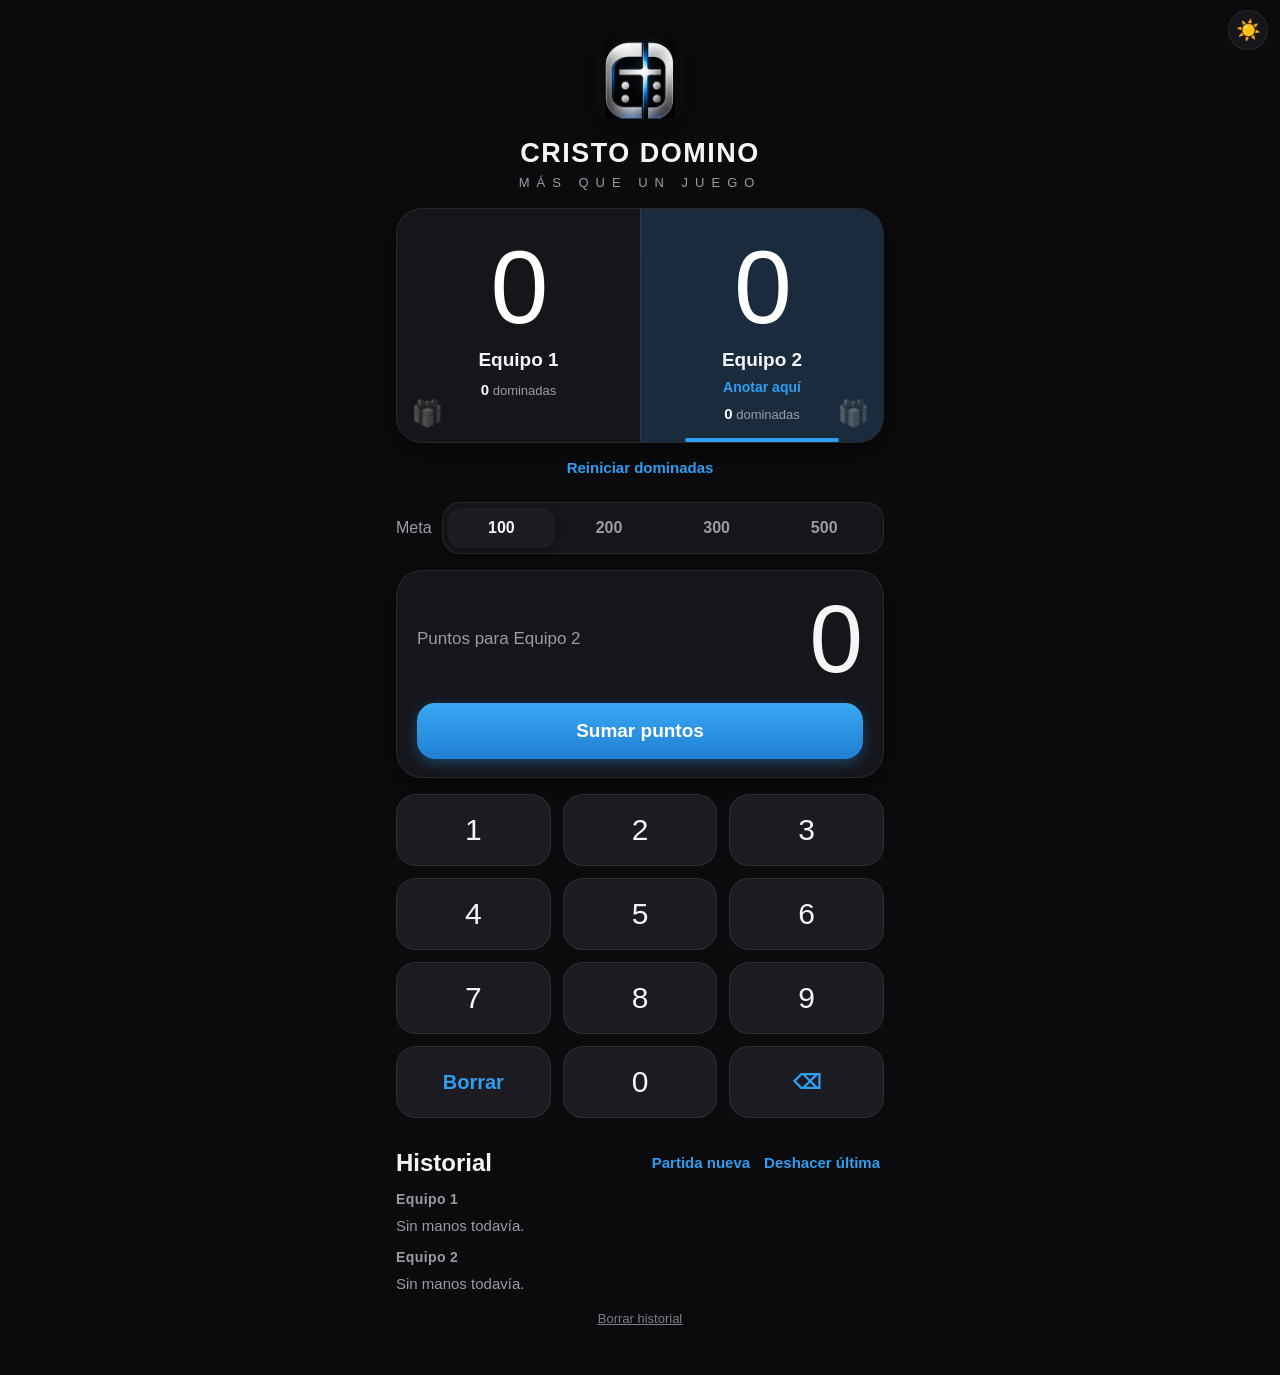
==== index.html @ 92c5d1d3 "Cristo Domino PWA v1" ====
<!DOCTYPE html>
<html lang="es">
<head>
<meta charset="UTF-8">
<meta name="viewport" content="width=device-width, initial-scale=1, viewport-fit=cover">
<meta name="theme-color" content="#0b0b0e">
<meta name="description" content="Cristo Domino — anotador de dominó. Más que un juego.">
<title>Cristo Domino — Anotador de dominó</title>
<link rel="manifest" href="manifest.json">
<link rel="icon" type="image/png" sizes="32x32" href="icons/favicon-32.png">
<link rel="icon" href="icons/favicon.ico">
<link rel="apple-touch-icon" href="icons/apple-touch-icon.png">
<link rel="stylesheet" href="styles.css">
</head>
<body>

<button id="themeToggle" class="theme-toggle" aria-label="Cambiar modo claro u oscuro">☀️</button>

<header class="header">
  <img class="logo" src="icons/icon-192.png" alt="Símbolo de Cristo Domino">
  <h1>CRISTO DOMINO</h1>
  <p class="motto">MÁS QUE UN JUEGO</p>
</header>

<main class="wrap">

  <!-- Cuadros de puntaje -->
  <section class="scores" aria-label="Puntajes">
    <div class="score-card" data-team="0" id="card0">
      <div class="score-num" id="num0" title="Toca para cambiar el color">0</div>
      <div class="score-name" id="name0" title="Toca para editar el nombre">Equipo 1</div>
      <div class="target-hint">Anotar aquí</div>
      <div class="dominadas"><span id="dom0">0</span> dominadas</div>
      <div class="team-indicator"></div>
      <button class="gift locked" id="gift0" data-team="0" aria-label="Pullas del Equipo 1">🎁</button>
    </div>
    <div class="score-card" data-team="1" id="card1">
      <div class="score-num" id="num1" title="Toca para cambiar el color">0</div>
      <div class="score-name" id="name1" title="Toca para editar el nombre">Equipo 2</div>
      <div class="target-hint">Anotar aquí</div>
      <div class="dominadas"><span id="dom1">0</span> dominadas</div>
      <div class="team-indicator"></div>
      <button class="gift locked" id="gift1" data-team="1" aria-label="Pullas del Equipo 2">🎁</button>
    </div>
  </section>
  <button id="resetDomBtn" class="link-btn center">Reiniciar dominadas</button>

  <!-- Selector de meta -->
  <section class="meta-row" aria-label="Meta de puntos">
    <span class="meta-label">Meta</span>
    <div class="meta-seg" id="metaSeg" role="group" aria-label="Elegir meta">
      <button data-meta="100">100</button>
      <button data-meta="200">200</button>
      <button data-meta="300">300</button>
      <button data-meta="500">500</button>
    </div>
  </section>

  <!-- Panel de puntos -->
  <section class="panel" aria-label="Anotar puntos">
    <div class="panel-top">
      <span class="panel-title" id="panelTitle">Puntos para Equipo 2</span>
      <span class="entry" id="entryDisplay">0</span>
    </div>
    <button class="sum-btn" id="sumBtn">Sumar puntos</button>
  </section>

  <!-- Teclado -->
  <section class="keypad" aria-label="Teclado numérico">
    <button data-key="1">1</button>
    <button data-key="2">2</button>
    <button data-key="3">3</button>
    <button data-key="4">4</button>
    <button data-key="5">5</button>
    <button data-key="6">6</button>
    <button data-key="7">7</button>
    <button data-key="8">8</button>
    <button data-key="9">9</button>
    <button data-key="clear" class="accent-text">Borrar</button>
    <button data-key="0">0</button>
    <button data-key="back" class="accent-text" aria-label="Borrar un dígito">⌫</button>
  </section>

  <!-- Historial -->
  <section class="history" aria-label="Historial">
    <div class="history-head">
      <h2>Historial</h2>
      <div class="history-actions">
        <button id="newGameBtn" class="link-btn">Partida nueva</button>
        <button id="undoBtn" class="link-btn">Deshacer última</button>
      </div>
    </div>
    <div id="historyBody"></div>
    <button id="clearHistoryBtn" class="discreet">Borrar historial</button>
  </section>

</main>

<!-- Modal de pullas -->
<div class="modal-backdrop" id="pullaBackdrop" hidden>
  <div class="pulla-sheet" role="dialog" aria-modal="true" aria-labelledby="pullaTitle">
    <button class="sheet-close" id="pullaClose" aria-label="Cerrar">✕</button>
    <h3 id="pullaTitle">Pullas</h3>
    <div id="pullaGroups"></div>
  </div>
</div>

<!-- Aviso de ganador -->
<div class="modal-backdrop" id="winnerBackdrop" hidden>
  <div class="winner-card" role="alertdialog" aria-modal="true">
    <div class="winner-emoji">🏆</div>
    <h3 id="winnerTitle">¡Equipo 2 ganó la partida!</h3>
    <p id="winnerSub"></p>
    <p id="winnerUnlock" class="winner-unlock" hidden>¡Pullas épicas desbloqueadas! 🎆</p>
    <button class="sum-btn" id="winnerOk">Aceptar</button>
  </div>
</div>

<div class="toast" id="toast" role="status"></div>
<canvas id="confetti" aria-hidden="true"></canvas>

<script src="app.js"></script>
</body>
</html>
---- styles.css ----
/* Cristo Domino — estilos. Sin dependencias externas. */

:root{
  --bg:#0b0b0e;
  --card:#15151a;
  --card2:#1c1c22;
  --border:rgba(255,255,255,.08);
  --text:#f5f5f7;
  --muted:#9b9ba4;
  --accent:#2f9df0;
  --accent-strong:#1f7fd0;
  --sel-tint:rgba(47,157,240,.16);
  --key-bg:#1b1b21;
  --shadow:0 8px 24px rgba(0,0,0,.45);
  --sheet-bg:#17171c;
}

body.light{
  --bg:#f1f2f4;
  --card:#ffffff;
  --card2:#e9ebee;
  --border:rgba(0,0,0,.09);
  --text:#141417;
  --muted:#6b6b74;
  --sel-tint:rgba(47,157,240,.12);
  --key-bg:#e7e9ec;
  --shadow:0 8px 24px rgba(0,0,0,.12);
  --sheet-bg:#ffffff;
}

*{box-sizing:border-box;-webkit-tap-highlight-color:transparent;}

html,body{margin:0;padding:0;}

body{
  background:var(--bg);
  color:var(--text);
  font-family:-apple-system,BlinkMacSystemFont,"Segoe UI",Roboto,"Helvetica Neue",Arial,sans-serif;
  min-height:100dvh;
  transition:background .25s,color .25s;
}

body.modal-open{overflow:hidden;}

.wrap{
  max-width:520px;
  margin:0 auto;
  padding:0 16px 48px;
}

/* ---------- Botón de tema ---------- */
.theme-toggle{
  position:fixed;
  top:calc(10px + env(safe-area-inset-top));
  right:12px;
  z-index:60;
  width:40px;height:40px;
  border-radius:50%;
  border:1px solid var(--border);
  background:var(--card);
  font-size:20px;
  cursor:pointer;
  display:flex;align-items:center;justify-content:center;
}

/* ---------- Encabezado ---------- */
.header{
  text-align:center;
  padding:34px 16px 18px;
}
.header .logo{
  width:76px;height:76px;
  border-radius:18px;
  box-shadow:var(--shadow);
}
.header h1{
  margin:12px 0 6px;
  font-size:27px;
  letter-spacing:1.5px;
  font-weight:800;
}
.header .motto{
  margin:0;
  color:var(--muted);
  font-size:13px;
  letter-spacing:7px;
  font-weight:500;
}

/* ---------- Cuadros de puntaje ---------- */
.scores{
  display:flex;
  border:1px solid var(--border);
  border-radius:26px;
  overflow:hidden;
  background:var(--card);
  box-shadow:var(--shadow);
}
.score-card{
  position:relative;
  flex:1 1 50%;
  padding:26px 10px 20px;
  text-align:center;
  cursor:pointer;
  transition:background .2s;
  border-left:1px solid var(--border);
}
.score-card:first-child{border-left:none;}
.score-card.selected{background:var(--sel-tint);}

.score-num{
  font-size:92px;
  font-weight:200;
  line-height:1;
  letter-spacing:-2px;
  user-select:none;
}
.score-name{
  margin-top:10px;
  font-size:19px;
  font-weight:700;
}
.score-name .edit-input{
  width:90%;
  font-size:19px;font-weight:700;
  text-align:center;
  color:var(--text);
  background:var(--card2);
  border:1px solid var(--accent);
  border-radius:10px;
  padding:4px 6px;
}
.target-hint{
  display:none;
  margin-top:8px;
  color:var(--accent);
  font-size:14px;
  font-weight:600;
}
.score-card.selected .target-hint{display:block;}
.dominadas{
  margin-top:10px;
  font-size:13px;
  color:var(--muted);
}
.dominadas span{font-weight:700;color:var(--text);font-size:15px;}
.team-indicator{
  position:absolute;
  left:18%;right:18%;bottom:0;
  height:4px;border-radius:4px;
  background:transparent;
}
.score-card.selected .team-indicator{background:var(--accent);}

.gift{
  position:absolute;
  bottom:10px;
  font-size:26px;
  background:none;border:none;
  cursor:pointer;
  padding:6px;
  line-height:1;
}
#gift0{left:8px;}
#gift1{right:8px;}
.gift.locked{filter:grayscale(1);opacity:.35;}
.gift.unlocked{filter:none;opacity:1;animation:giftGlow 2.4s ease-in-out infinite;}
@keyframes giftGlow{
  0%,100%{transform:scale(1);}
  50%{transform:scale(1.12);}
}

/* ---------- Botones tipo enlace ---------- */
.link-btn{
  background:none;border:none;
  color:var(--accent);
  font-size:15px;font-weight:600;
  cursor:pointer;
  padding:6px 4px;
}
.link-btn.center{display:block;margin:10px auto 0;}
.discreet{
  display:block;margin:18px auto 0;
  background:none;border:none;
  color:var(--muted);
  font-size:13px;
  cursor:pointer;
  text-decoration:underline;
  opacity:.8;
}

/* ---------- Meta ---------- */
.meta-row{
  display:flex;align-items:center;
  margin:20px 0 0;
}
.meta-label{color:var(--muted);font-size:16px;margin-right:10px;}
.meta-seg{
  flex:1;
  display:flex;
  background:var(--card);
  border:1px solid var(--border);
  border-radius:18px;
  padding:5px;
}
.meta-seg button{
  flex:1;
  border:none;background:none;
  color:var(--muted);
  font-size:16px;font-weight:600;
  padding:11px 0;
  border-radius:13px;
  cursor:pointer;
}
.meta-seg button.active{
  background:var(--card2);
  color:var(--text);
  box-shadow:0 2px 8px rgba(0,0,0,.25);
}

/* ---------- Panel de puntos ---------- */
.panel{
  margin-top:16px;
  background:var(--card);
  border:1px solid var(--border);
  border-radius:26px;
  padding:20px 20px 18px;
  box-shadow:var(--shadow);
}
.panel-top{
  display:flex;align-items:center;justify-content:space-between;
  margin-bottom:16px;
  min-height:96px;
}
.panel-title{color:var(--muted);font-size:17px;}
.entry{
  font-size:96px;
  font-weight:200;
  line-height:1;
  color:var(--text);
  transition:font-size .15s;
  user-select:none;
}
.entry.shrink{font-size:58px;}
.entry.shake{animation:shake .3s;}
@keyframes shake{
  0%,100%{transform:translateX(0);}
  25%{transform:translateX(-7px);}
  75%{transform:translateX(7px);}
}
.sum-btn{
  width:100%;
  border:none;cursor:pointer;
  background:linear-gradient(180deg,#3aa9f5,#1f7fd0);
  color:#fff;
  font-size:19px;font-weight:700;
  padding:17px 0;
  border-radius:18px;
  box-shadow:0 4px 14px rgba(47,157,240,.35);
}
.sum-btn:active{transform:scale(.98);}

/* ---------- Teclado ---------- */
.keypad{
  display:grid;
  grid-template-columns:repeat(3,1fr);
  gap:12px;
  margin-top:16px;
}
.keypad button{
  border:1px solid var(--border);
  background:var(--key-bg);
  color:var(--text);
  font-size:30px;font-weight:500;
  padding:18px 0;
  border-radius:20px;
  cursor:pointer;
}
.keypad button:active{transform:scale(.96);background:var(--card2);}
.keypad .accent-text{color:var(--accent);font-size:20px;font-weight:600;}

/* ---------- Historial ---------- */
.history{margin-top:30px;}
.history-head{
  display:flex;align-items:center;justify-content:space-between;
}
.history-head h2{margin:0;font-size:24px;font-weight:800;}
.history-actions{display:flex;gap:6px;}
.hist-group{margin-top:14px;}
.hist-group-title{
  color:var(--muted);font-size:14px;font-weight:700;
  margin:0 0 4px;letter-spacing:.4px;
}
.hist-row{
  display:flex;align-items:center;justify-content:space-between;
  padding:13px 2px;
  border-bottom:1px solid var(--border);
  font-size:17px;
}
.hist-row .n{color:var(--muted);width:34px;font-size:15px;}
.hist-row .nm{flex:1;}
.hist-row .pts{color:var(--accent);font-weight:700;}
.hist-empty{color:var(--muted);font-size:15px;margin-top:10px;}
details.arch{margin-top:10px;border:1px solid var(--border);border-radius:14px;background:var(--card);}
details.arch summary{
  padding:12px 14px;cursor:pointer;font-size:15px;font-weight:600;list-style:none;
}
details.arch summary::-webkit-details-marker{display:none;}
.arch-hands{padding:0 14px 12px;}
.arch-hands .row{
  display:flex;justify-content:space-between;
  font-size:14px;color:var(--muted);
  padding:5px 0;border-top:1px dashed var(--border);
}
.arch-hands .row b{color:var(--text);}

/* ---------- Modal de pullas ---------- */
.modal-backdrop{
  position:fixed;inset:0;z-index:80;
  background:rgba(0,0,0,.62);
  display:flex;align-items:center;justify-content:center;
  padding:0 22px;
}
.modal-backdrop[hidden]{display:none;}
.pulla-sheet{
  width:100%;max-width:460px;
  max-height:72dvh;overflow-y:auto;
  background:var(--sheet-bg);
  border:1px solid var(--border);
  border-radius:24px;
  padding:22px 18px 26px;
  position:relative;
  box-shadow:var(--shadow);
  -webkit-overflow-scrolling:touch;
}
.pulla-sheet h3{margin:0 0 6px;font-size:21px;text-align:center;}
.sheet-close{
  position:absolute;top:10px;right:12px;
  background:none;border:none;
  color:var(--muted);font-size:20px;cursor:pointer;padding:8px;
}
.pulla-sec-title{
  margin:16px 0 4px;
  font-size:14px;font-weight:700;color:var(--muted);
  text-transform:uppercase;letter-spacing:1px;
}
.pulla-row{
  display:flex;gap:16px;
  overflow-x:auto;
  padding:14px 6px 16px;
  scroll-snap-type:x mandatory;
  -webkit-overflow-scrolling:touch;
  scrollbar-width:none;
}
.pulla-row::-webkit-scrollbar{display:none;}
.pulla-item{
  flex:0 0 auto;
  scroll-snap-align:center;
  display:flex;flex-direction:column;align-items:center;
  width:96px;
  background:none;border:none;cursor:pointer;
  color:var(--text);
}
.pulla-emoji{
  width:76px;height:76px;
  display:flex;align-items:center;justify-content:center;
  font-size:44px;
  background:var(--card2);
  border:1px solid var(--border);
  border-radius:50%;
  margin-bottom:8px;
}
.pulla-item:active .pulla-emoji{transform:scale(.92);}
.pulla-name{font-size:13px;font-weight:600;text-align:center;line-height:1.25;}
.pulla-hint{color:var(--muted);font-size:14px;text-align:center;margin:14px 6px 0;}

/* ---------- Ganador ---------- */
.winner-card{
  width:100%;max-width:380px;
  background:var(--sheet-bg);
  border:1px solid var(--border);
  border-radius:26px;
  padding:30px 24px 24px;
  text-align:center;
  box-shadow:var(--shadow);
}
.winner-emoji{font-size:64px;}
.winner-card h3{margin:12px 0 6px;font-size:23px;}
.winner-card p{color:var(--muted);margin:6px 0;}
.winner-unlock{color:var(--accent);font-weight:700;}
.winner-card .sum-btn{margin-top:16px;}

/* ---------- Pulla enviada ---------- */
.fly{
  position:fixed;z-index:120;
  font-size:34px;line-height:1;
  pointer-events:none;
}
.pulla-big{
  position:fixed;inset:0;z-index:110;
  display:flex;flex-direction:column;align-items:center;justify-content:center;
  pointer-events:none;
  opacity:0;transform:scale(.5);
  transition:opacity .3s,transform .3s;
}
.pulla-big.show{opacity:1;transform:scale(1);}
.pb-emoji{font-size:120px;filter:drop-shadow(0 10px 30px rgba(0,0,0,.5));}
.pb-title{
  margin-top:14px;font-size:22px;font-weight:800;
  background:rgba(0,0,0,.55);color:#fff;
  padding:10px 22px;border-radius:16px;
}

/* ---------- Toast ---------- */
.toast{
  position:fixed;top:calc(14px + env(safe-area-inset-top));left:50%;
  transform:translateX(-50%) translateY(-80px);
  z-index:130;
  background:var(--card2);
  border:1px solid var(--border);
  color:var(--text);
  font-size:15px;font-weight:600;
  padding:12px 20px;border-radius:16px;
  box-shadow:var(--shadow);
  transition:transform .3s;
  max-width:88vw;text-align:center;
  pointer-events:none;
}
.toast.show{transform:translateX(-50%) translateY(0);}

/* ---------- Confeti ---------- */
#confetti{
  position:fixed;inset:0;z-index:100;
  pointer-events:none;
  width:100vw;height:100dvh;
}

/* ---------- Pantallas grandes ---------- */
@media (min-width:560px){
  .header .logo{width:88px;height:88px;}
  .score-num{font-size:104px;}
}
@media (prefers-reduced-motion:reduce){
  *{animation-duration:.01ms !important;transition-duration:.01ms !important;}
}
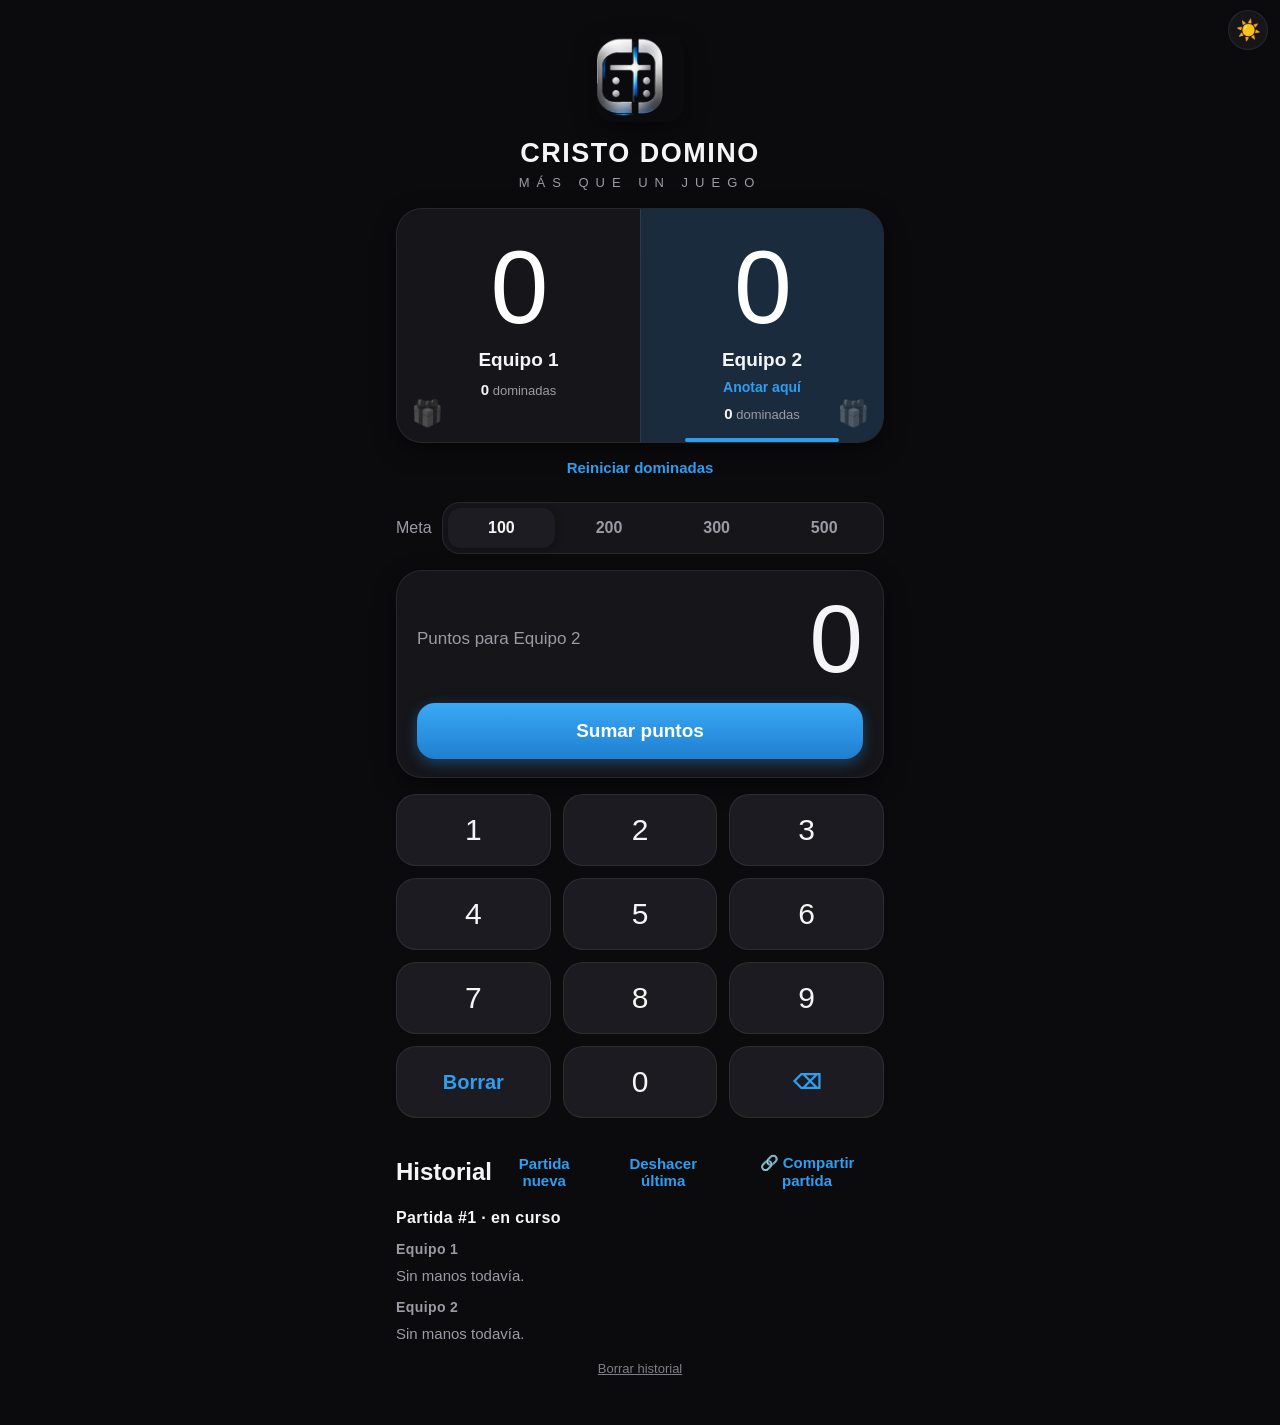
==== commit 061e5790: "v4: modo espectador con MQTT en vivo (compartir partida, ?mirar=CODIGO)" ====
--- a/index.html
+++ b/index.html
@@ -23,6 +23,10 @@
 </header>
 
 <main class="wrap">
+
+  <!-- Modo espectador -->
+  <div id="spectBar" class="spect-bar" hidden>👁️ Estás mirando la partida en vivo</div>
+  <div id="spectWait" class="spect-wait" hidden>Conectando con la partida…</div>
 
   <!-- Cuadros de puntaje -->
   <section class="scores" aria-label="Puntajes">
@@ -88,6 +92,7 @@
       <div class="history-actions">
         <button id="newGameBtn" class="link-btn">Partida nueva</button>
         <button id="undoBtn" class="link-btn">Deshacer última</button>
+        <button id="shareBtn" class="link-btn">🔗 Compartir partida</button>
       </div>
     </div>
     <div id="historyBody"></div>
@@ -116,6 +121,15 @@
   </div>
 </div>
 
+<!-- Aviso de ganador (espectador: sin botones) -->
+<div class="modal-backdrop" id="spectWin" hidden>
+  <div class="winner-card" role="alertdialog" aria-modal="true">
+    <div class="winner-emoji">🏆</div>
+    <h3 id="spectWinTitle">¡Ganó la partida!</h3>
+    <p id="spectWinSub"></p>
+  </div>
+</div>
+
 <div class="toast" id="toast" role="status"></div>
 <canvas id="confetti" aria-hidden="true"></canvas>
 
--- a/styles.css
+++ b/styles.css
@@ -287,6 +287,10 @@
 .history-head h2{margin:0;font-size:24px;font-weight:800;}
 .history-actions{display:flex;gap:6px;}
 .hist-group{margin-top:14px;}
+.hist-match-title{
+  color:var(--text);font-size:16px;font-weight:800;
+  margin:14px 0 2px;letter-spacing:.4px;
+}
 .hist-group-title{
   color:var(--muted);font-size:14px;font-weight:700;
   margin:0 0 4px;letter-spacing:.4px;
@@ -435,6 +439,32 @@
   width:100vw;height:100dvh;
 }
 
+/* ---------- Modo espectador ---------- */
+body.espectador .keypad,
+body.espectador .panel,
+body.espectador .meta-row,
+body.espectador .history,
+body.espectador #resetDomBtn,
+body.espectador .theme-toggle,
+body.espectador .target-hint{display:none;}
+body.espectador .score-card{cursor:default;}
+.spect-bar{
+  text-align:center;
+  color:var(--muted);
+  font-size:14px;font-weight:600;
+  margin:0 0 12px;
+}
+.spect-bar[hidden]{display:none;}
+.spect-wait{
+  text-align:center;
+  color:var(--accent);
+  font-size:15px;font-weight:600;
+  margin:20px 0 6px;
+  animation:giftGlow 2s ease-in-out infinite;
+}
+.spect-wait[hidden]{display:none;}
+#shareBtn.sharing{color:#34c77b;}
+
 /* ---------- Pantallas grandes ---------- */
 @media (min-width:560px){
   .header .logo{width:88px;height:88px;}
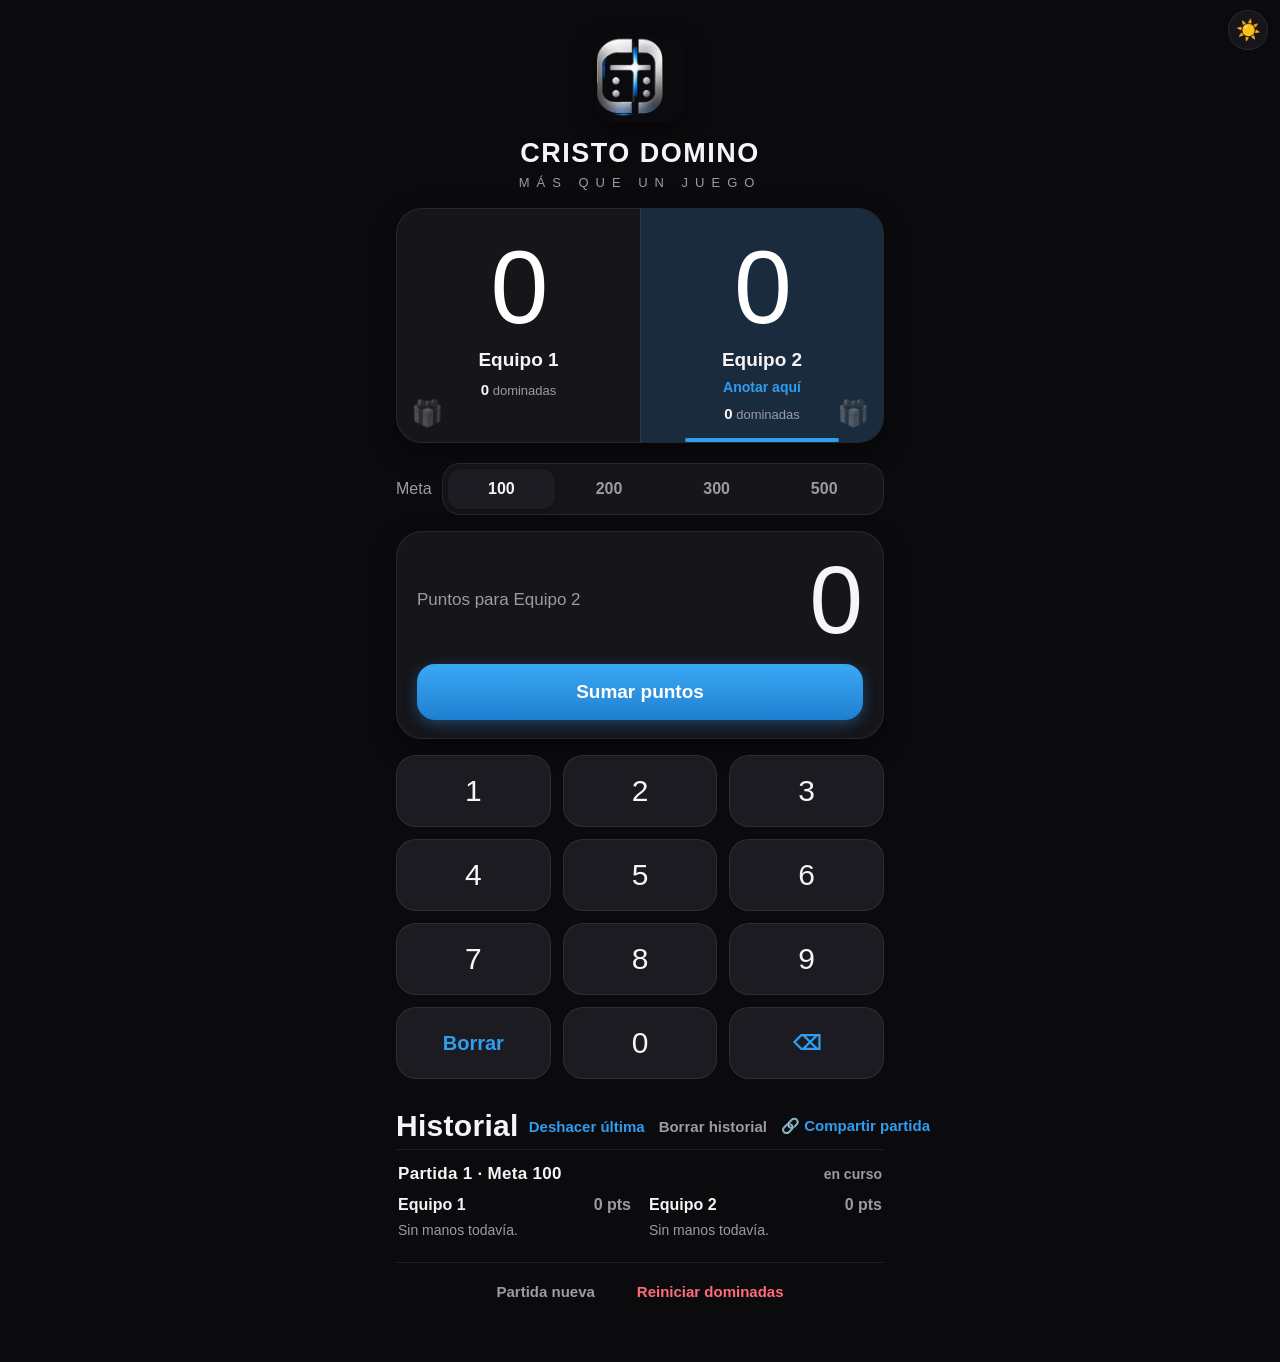
==== commit 27de7855: "v5: historial redisenado segun captura de Deivy (dos columnas, totales exactos, numeracion cronologi" ====
--- a/index.html
+++ b/index.html
@@ -47,7 +47,6 @@
       <button class="gift locked" id="gift1" data-team="1" aria-label="Pullas del Equipo 2">🎁</button>
     </div>
   </section>
-  <button id="resetDomBtn" class="link-btn center">Reiniciar dominadas</button>
 
   <!-- Selector de meta -->
   <section class="meta-row" aria-label="Meta de puntos">
@@ -90,13 +89,16 @@
     <div class="history-head">
       <h2>Historial</h2>
       <div class="history-actions">
-        <button id="newGameBtn" class="link-btn">Partida nueva</button>
-        <button id="undoBtn" class="link-btn">Deshacer última</button>
+        <button id="undoBtn" class="link-btn accent">Deshacer última</button>
+        <button id="clearHistoryBtn" class="link-btn muted">Borrar historial</button>
         <button id="shareBtn" class="link-btn">🔗 Compartir partida</button>
       </div>
     </div>
     <div id="historyBody"></div>
-    <button id="clearHistoryBtn" class="discreet">Borrar historial</button>
+    <div class="history-foot">
+      <button id="newGameBtn" class="link-btn muted">Partida nueva</button>
+      <button id="resetDomBtn" class="link-btn danger">Reiniciar dominadas</button>
+    </div>
   </section>
 
 </main>
--- a/styles.css
+++ b/styles.css
@@ -73,6 +73,13 @@
   border-radius:18px;
   box-shadow:var(--shadow);
 }
+/* En tema claro el símbolo plateado se lava sobre el fondo blanco:
+   baldosa azul marino detrás para darle contraste (mismo tamaño). */
+body.light .header .logo{
+  background:#16294d;
+  padding:7px;
+  box-sizing:border-box;
+}
 .header h1{
   margin:12px 0 6px;
   font-size:27px;
@@ -178,7 +185,9 @@
   cursor:pointer;
   padding:6px 4px;
 }
-.link-btn.center{display:block;margin:10px auto 0;}
+.link-btn.muted{color:var(--muted);}
+.link-btn.danger{color:#ff6b7a;}
+.link-btn.accent{color:var(--accent);}
 .discreet{
   display:block;margin:18px auto 0;
   background:none;border:none;
@@ -283,40 +292,51 @@
 .history{margin-top:30px;}
 .history-head{
   display:flex;align-items:center;justify-content:space-between;
-}
-.history-head h2{margin:0;font-size:24px;font-weight:800;}
-.history-actions{display:flex;gap:6px;}
-.hist-group{margin-top:14px;}
+  gap:8px;
+}
+.history-head h2{margin:0;font-size:30px;font-weight:800;letter-spacing:.3px;}
+.history-actions{display:flex;gap:10px;align-items:center;}
+.history-actions .link-btn{padding:6px 2px;white-space:nowrap;}
+
+/* Bloque por partida: "Partida N · Meta X" / "Ganó Equipo Y" (o "en curso") */
+.hist-match{
+  border-top:1px solid var(--border);
+  padding:14px 2px 6px;
+  margin-top:6px;
+}
+.hist-match-head{
+  display:flex;align-items:baseline;justify-content:space-between;
+  gap:8px;margin-bottom:12px;
+}
 .hist-match-title{
-  color:var(--text);font-size:16px;font-weight:800;
-  margin:14px 0 2px;letter-spacing:.4px;
-}
-.hist-group-title{
-  color:var(--muted);font-size:14px;font-weight:700;
-  margin:0 0 4px;letter-spacing:.4px;
-}
+  color:var(--text);font-size:17px;font-weight:800;letter-spacing:.3px;
+}
+.hist-match-right{
+  color:var(--muted);font-size:14px;font-weight:600;white-space:nowrap;
+}
+/* Dos columnas por equipo */
+.hist-cols{display:flex;gap:18px;}
+.hist-col{flex:1;min-width:0;}
+.hist-col-head{
+  display:flex;align-items:baseline;justify-content:space-between;
+  gap:8px;margin-bottom:8px;
+}
+.hist-team{color:var(--text);font-size:16px;font-weight:800;white-space:nowrap;overflow:hidden;text-overflow:ellipsis;}
+.hist-total{color:var(--muted);font-size:16px;font-weight:600;white-space:nowrap;}
 .hist-row{
   display:flex;align-items:center;justify-content:space-between;
-  padding:13px 2px;
-  border-bottom:1px solid var(--border);
-  font-size:17px;
-}
-.hist-row .n{color:var(--muted);width:34px;font-size:15px;}
-.hist-row .nm{flex:1;}
-.hist-row .pts{color:var(--accent);font-weight:700;}
-.hist-empty{color:var(--muted);font-size:15px;margin-top:10px;}
-details.arch{margin-top:10px;border:1px solid var(--border);border-radius:14px;background:var(--card);}
-details.arch summary{
-  padding:12px 14px;cursor:pointer;font-size:15px;font-weight:600;list-style:none;
-}
-details.arch summary::-webkit-details-marker{display:none;}
-.arch-hands{padding:0 14px 12px;}
-.arch-hands .row{
-  display:flex;justify-content:space-between;
-  font-size:14px;color:var(--muted);
-  padding:5px 0;border-top:1px dashed var(--border);
-}
-.arch-hands .row b{color:var(--text);}
+  padding:9px 2px;
+  font-size:16px;
+}
+.hist-row .n{color:var(--muted);font-size:16px;}
+.hist-row .pts{font-weight:800;}
+.hist-empty{color:var(--muted);font-size:14px;margin:4px 0 8px;}
+
+.history-foot{
+  border-top:1px solid var(--border);
+  margin-top:10px;padding:14px 0 8px;
+  display:flex;justify-content:center;gap:34px;
+}
 
 /* ---------- Modal de pullas ---------- */
 .modal-backdrop{
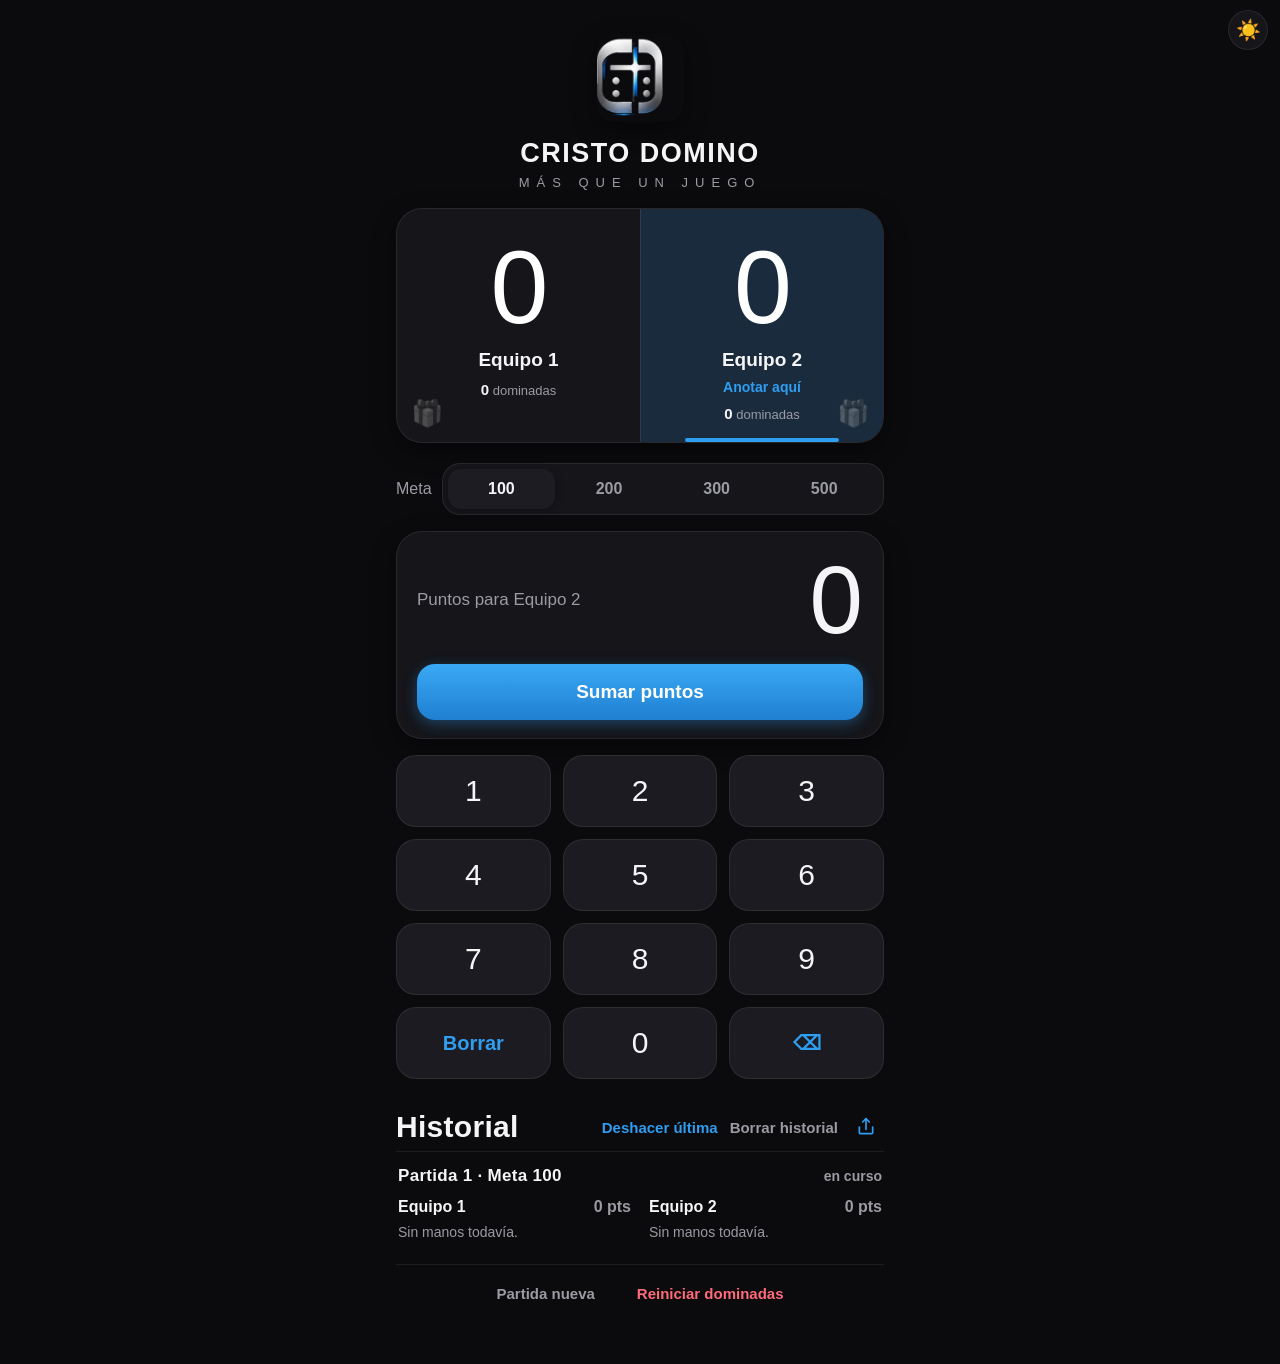
==== commit ad7c5628: "v6: sonidos reales CC0 para las 9 pullas, pulla de burro, botón compartir con ícono - 8 grabaciones " ====
--- a/index.html
+++ b/index.html
@@ -91,7 +91,7 @@
       <div class="history-actions">
         <button id="undoBtn" class="link-btn accent">Deshacer última</button>
         <button id="clearHistoryBtn" class="link-btn muted">Borrar historial</button>
-        <button id="shareBtn" class="link-btn">🔗 Compartir partida</button>
+        <button id="shareBtn" class="icon-btn" aria-label="Compartir partida" title="Compartir partida"><svg viewBox="0 0 24 24" width="20" height="20" fill="none" stroke="currentColor" stroke-width="2" stroke-linecap="round" stroke-linejoin="round" aria-hidden="true"><path d="M4 12v7a1 1 0 0 0 1 1h14a1 1 0 0 0 1-1v-7"/><polyline points="16 6 12 2 8 6"/><line x1="12" y1="2" x2="12" y2="15"/></svg></button>
       </div>
     </div>
     <div id="historyBody"></div>
--- a/styles.css
+++ b/styles.css
@@ -292,11 +292,25 @@
 .history{margin-top:30px;}
 .history-head{
   display:flex;align-items:center;justify-content:space-between;
-  gap:8px;
-}
-.history-head h2{margin:0;font-size:30px;font-weight:800;letter-spacing:.3px;}
-.history-actions{display:flex;gap:10px;align-items:center;}
+  gap:8px;flex-wrap:wrap;
+}
+.history-head h2{margin:0;font-size:30px;font-weight:800;letter-spacing:.3px;min-width:0;}
+.history-actions{display:flex;gap:8px;align-items:center;flex-wrap:wrap;justify-content:flex-end;min-width:0;}
 .history-actions .link-btn{padding:6px 2px;white-space:nowrap;}
+
+/* Botón de compartir: un solo ícono compacto (sin texto) */
+.icon-btn{
+  background:none;border:none;cursor:pointer;
+  color:var(--accent);
+  width:36px;height:36px;flex:0 0 auto;
+  display:inline-flex;align-items:center;justify-content:center;
+  padding:0;border-radius:10px;position:relative;
+}
+.icon-btn.sharing{color:#34c77b;}
+.icon-btn.sharing::after{
+  content:'';position:absolute;top:4px;right:4px;
+  width:8px;height:8px;border-radius:50%;background:#34c77b;
+}
 
 /* Bloque por partida: "Partida N · Meta X" / "Ganó Equipo Y" (o "en curso") */
 .hist-match{
@@ -483,7 +497,7 @@
   animation:giftGlow 2s ease-in-out infinite;
 }
 .spect-wait[hidden]{display:none;}
-#shareBtn.sharing{color:#34c77b;}
+/* (estado "compartiendo" del botón: ver .icon-btn.sharing arriba) */
 
 /* ---------- Pantallas grandes ---------- */
 @media (min-width:560px){
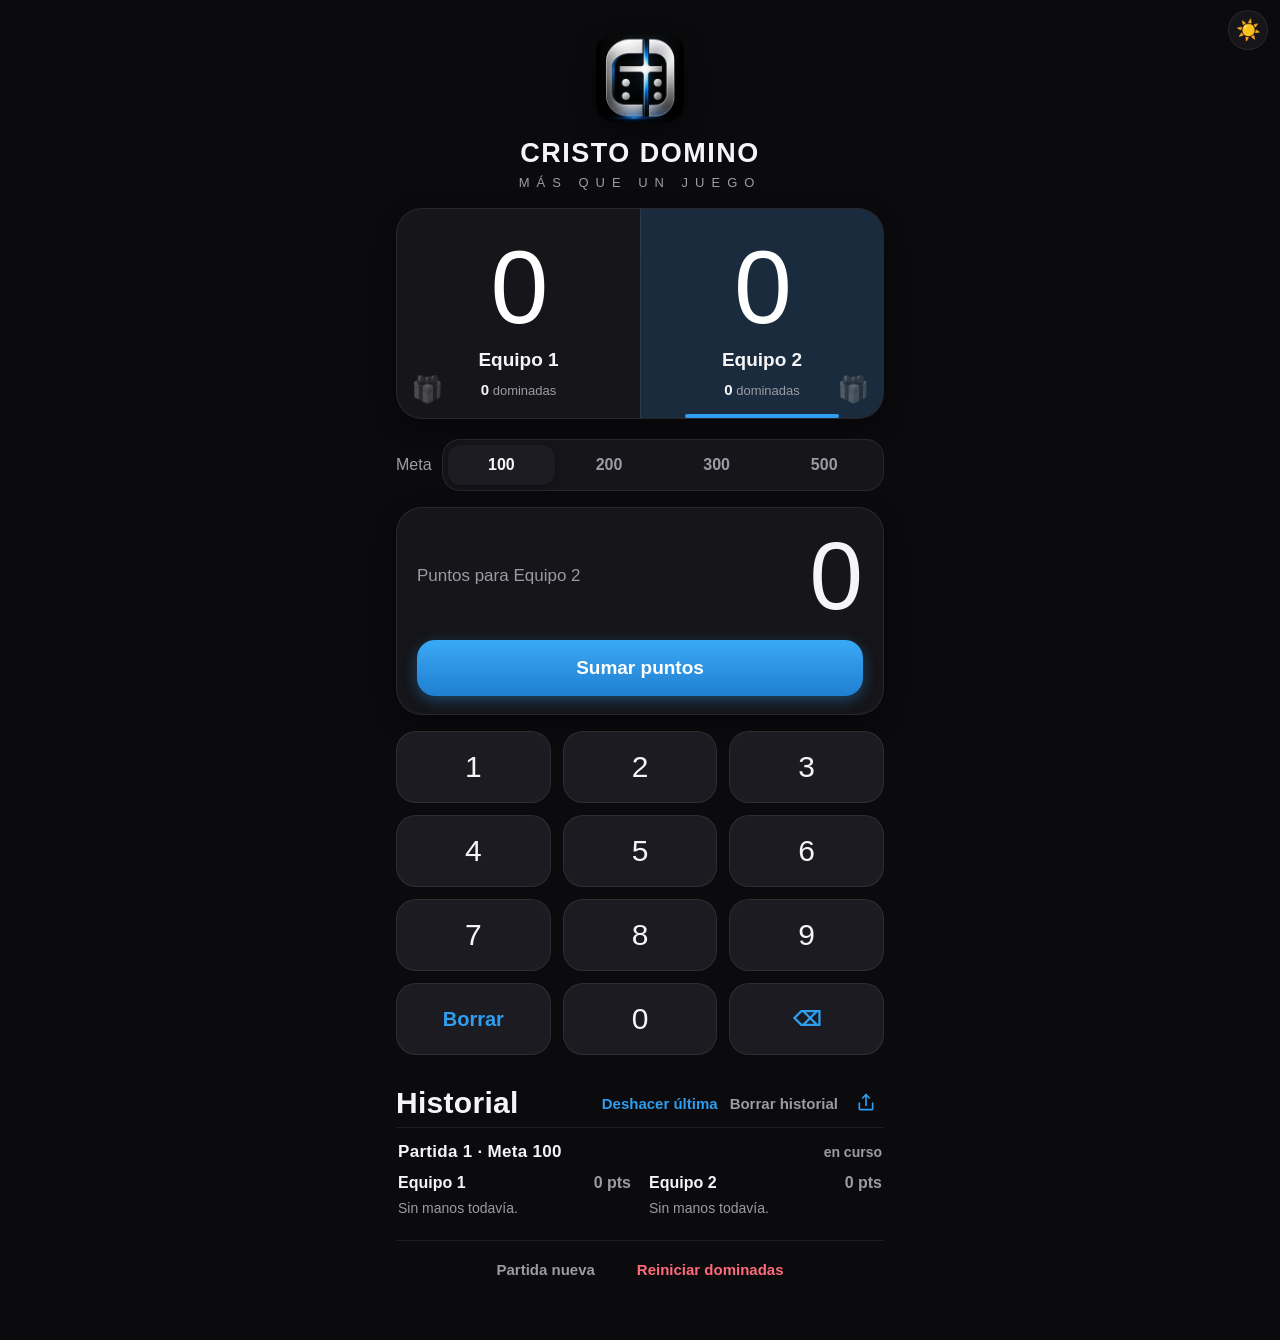
==== commit 101536df: "v10: se quita el mensajito 'Anotar aqui' de las tarjetas de equipo" ====
--- a/index.html
+++ b/index.html
@@ -33,7 +33,6 @@
     <div class="score-card" data-team="0" id="card0">
       <div class="score-num" id="num0" title="Toca para cambiar el color">0</div>
       <div class="score-name" id="name0" title="Toca para editar el nombre">Equipo 1</div>
-      <div class="target-hint">Anotar aquí</div>
       <div class="dominadas"><span id="dom0">0</span> dominadas</div>
       <div class="team-indicator"></div>
       <button class="gift locked" id="gift0" data-team="0" aria-label="Pullas del Equipo 1">🎁</button>
@@ -41,7 +40,6 @@
     <div class="score-card" data-team="1" id="card1">
       <div class="score-num" id="num1" title="Toca para cambiar el color">0</div>
       <div class="score-name" id="name1" title="Toca para editar el nombre">Equipo 2</div>
-      <div class="target-hint">Anotar aquí</div>
       <div class="dominadas"><span id="dom1">0</span> dominadas</div>
       <div class="team-indicator"></div>
       <button class="gift locked" id="gift1" data-team="1" aria-label="Pullas del Equipo 2">🎁</button>
--- a/styles.css
+++ b/styles.css
@@ -73,13 +73,8 @@
   border-radius:18px;
   box-shadow:var(--shadow);
 }
-/* En tema claro el símbolo plateado se lava sobre el fondo blanco:
-   baldosa azul marino detrás para darle contraste (mismo tamaño). */
-body.light .header .logo{
-  background:#16294d;
-  padding:7px;
-  box-sizing:border-box;
-}
+/* El logo nuevo trae su propio fondo negro: se muestra directo con bordes
+   redondeados en ambos temas. */
 .header h1{
   margin:12px 0 6px;
   font-size:27px;
@@ -137,14 +132,6 @@
   border-radius:10px;
   padding:4px 6px;
 }
-.target-hint{
-  display:none;
-  margin-top:8px;
-  color:var(--accent);
-  font-size:14px;
-  font-weight:600;
-}
-.score-card.selected .target-hint{display:block;}
 .dominadas{
   margin-top:10px;
   font-size:13px;
@@ -479,8 +466,7 @@
 body.espectador .meta-row,
 body.espectador .history,
 body.espectador #resetDomBtn,
-body.espectador .theme-toggle,
-body.espectador .target-hint{display:none;}
+body.espectador .theme-toggle{display:none;}
 body.espectador .score-card{cursor:default;}
 .spect-bar{
   text-align:center;
